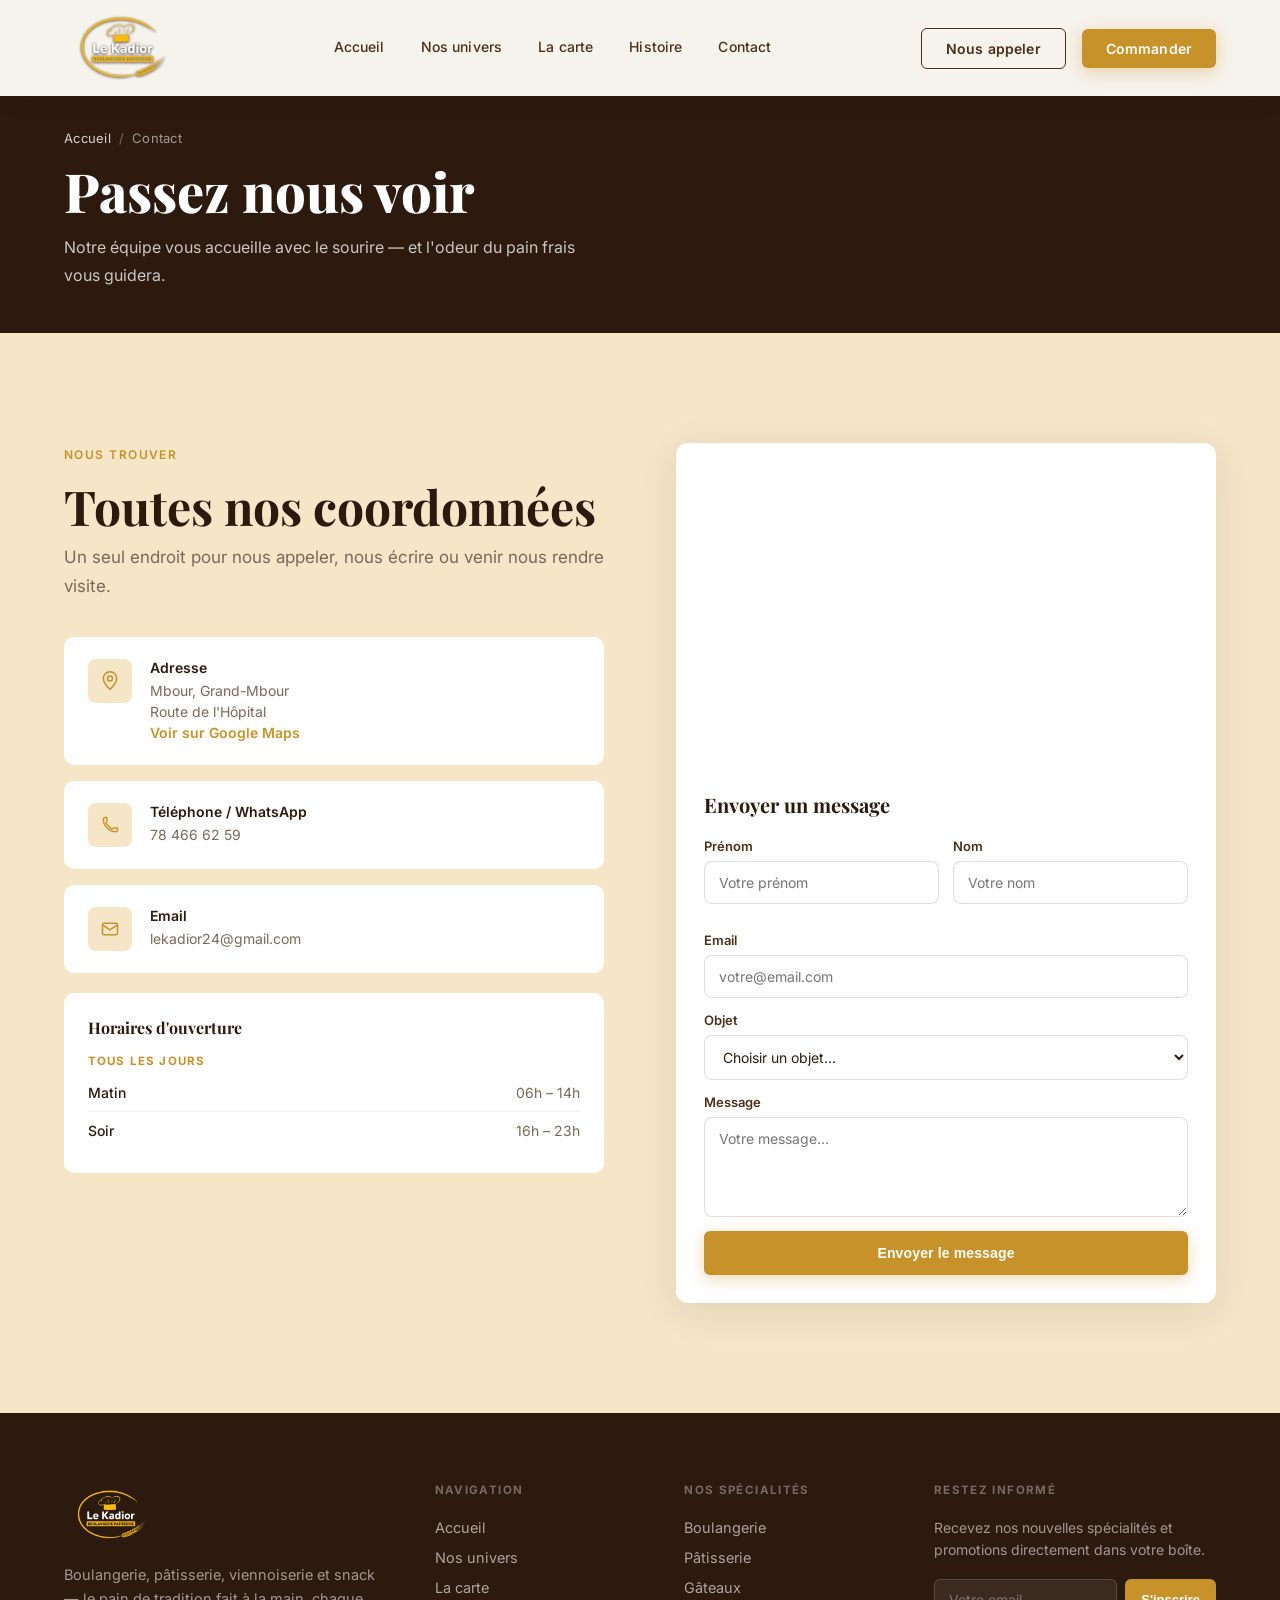
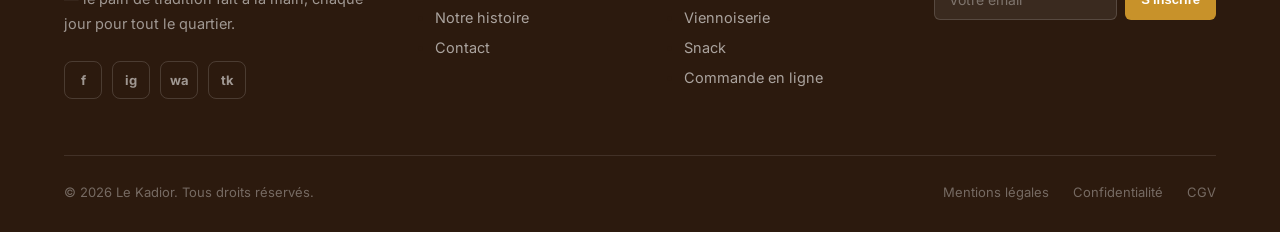
==== contact.html @ eae204a2 "Split site into multi-page structure and rebuild la carte Add dedicated pages (Nos univers, La carte" ====
<!DOCTYPE html>
<html lang="fr">
<head>
<meta charset="UTF-8">
<meta name="viewport" content="width=device-width, initial-scale=1.0">
<title>Contact — Le Kadior</title>
<link rel="preconnect" href="https://fonts.googleapis.com">
<link rel="preconnect" href="https://fonts.gstatic.com" crossorigin>
<link href="https://fonts.googleapis.com/css2?family=Playfair+Display:ital,wght@0,600;0,700;0,900;1,600;1,700&family=Inter:wght@300;400;500;600&display=swap" rel="stylesheet">
<link rel="stylesheet" href="le-kadior.css">
</head>
<body>

<!-- NAV -->
<nav id="mainNav">
  <a href="index.html" class="nav-logo">
    <span class="logo-badge"><img src="image/logo.png" alt="Le Kadior — Boulangerie Pâtisserie"></span>
  </a>
  <div class="nav-links">
    <a href="index.html">Accueil</a>
    <a href="nos-univers.html">Nos univers</a>
    <a href="la-carte.html">La carte</a>
    <a href="histoire.html">Histoire</a>
    <a href="contact.html">Contact</a>
  </div>
  <div class="nav-right">
    <a href="tel:+221784666259" class="btn btn-outline">Nous appeler</a>
    <a href="index.html#commande" class="btn btn-gold">Commander</a>
    <button class="burger" id="burgerBtn" aria-label="Menu">
      <span></span><span></span><span></span>
    </button>
  </div>
</nav>

<div class="mob-nav" id="mobNav">
  <a href="index.html">Accueil</a>
  <a href="nos-univers.html">Nos univers</a>
  <a href="la-carte.html">La carte</a>
  <a href="histoire.html">Histoire</a>
  <a href="contact.html">Contact</a>
  <a href="index.html#commande" class="btn btn-gold btn-lg">Commander</a>
</div>

<!-- PAGE HERO -->
<section class="page-hero">
  <div class="page-hero-bg" style="background-image:url('https://images.unsplash.com/photo-1528735602780-2552fd46c7af?w=1600&q=85')"></div>
  <div class="page-hero-overlay"></div>
  <div class="page-hero-content">
    <div class="breadcrumb"><a href="index.html">Accueil</a><span>/</span>Contact</div>
    <h1>Passez nous voir</h1>
    <p>Notre équipe vous accueille avec le sourire — et l'odeur du pain frais vous guidera.</p>
  </div>
</section>

<!-- CONTACT -->
<section class="section contact">
  <div class="contact-grid">
    <div class="contact-info reveal-l">
      <span class="tag">Nous trouver</span>
      <h2 class="section-title">Toutes nos coordonnées</h2>
      <p class="section-sub">Un seul endroit pour nous appeler, nous écrire ou venir nous rendre visite.</p>
      <div class="info-cards">
        <div class="info-card">
          <div class="info-icon">
            <svg viewBox="0 0 24 24"><path d="M12 22s8-7.5 8-13a8 8 0 1 0-16 0c0 5.5 8 13 8 13Z" stroke-linecap="round"/><circle cx="12" cy="9" r="3" stroke-linecap="round"/></svg>
          </div>
          <div><h5>Adresse</h5><p>Mbour, Grand-Mbour<br>Route de l'Hôpital<br><a href="https://maps.app.goo.gl/U2yhf6NaQ5wUG9c48" target="_blank" rel="noopener" style="color:var(--gold);font-weight:600">Voir sur Google Maps</a></p></div>
        </div>
        <div class="info-card">
          <div class="info-icon">
            <svg viewBox="0 0 24 24"><path d="M4 5c0-1 1-2 2-2h2c1 3 1 4 0 5-1 1-1 2 0 3s4 4 5 5 2 1 3 0c1-1 2-1 5 0v2c0 1-1 2-2 2-8 0-15-7-15-15Z" stroke-linecap="round"/></svg>
          </div>
          <div><h5>Téléphone / WhatsApp</h5><p><a href="tel:+221784666259">78 466 62 59</a></p></div>
        </div>
        <div class="info-card">
          <div class="info-icon">
            <svg viewBox="0 0 24 24"><rect x="3" y="5" width="18" height="14" rx="2"/><path d="M3 7l9 6 9-6" stroke-linecap="round"/></svg>
          </div>
          <div><h5>Email</h5><p><a href="mailto:lekadior24@gmail.com">lekadior24@gmail.com</a></p></div>
        </div>
      </div>
      <div class="hours-grid" style="margin-top:20px">
        <h5>Horaires d'ouverture</h5>
        <p class="hours-days">Tous les jours</p>
        <div class="hour-row"><span>Matin</span><span>06h – 14h</span></div>
        <div class="hour-row"><span>Soir</span><span>16h – 23h</span></div>
      </div>
    </div>
    <div class="reveal-r">
      <div class="map-frame">
        <div class="map-embed">
          <iframe src="https://www.google.com/maps?q=14.4288654,-16.9792309&z=16&output=embed" loading="lazy" referrerpolicy="no-referrer-when-downgrade" title="Localisation Le Kadior"></iframe>
        </div>
        <div class="contact-form">
          <h4>Envoyer un message</h4>
          <div class="form-row">
            <div class="form-field"><label>Prénom</label><input type="text" placeholder="Votre prénom"></div>
            <div class="form-field"><label>Nom</label><input type="text" placeholder="Votre nom"></div>
          </div>
          <div class="form-field"><label>Email</label><input type="email" placeholder="votre@email.com"></div>
          <div class="form-field">
            <label>Objet</label>
            <select>
              <option value="">Choisir un objet…</option>
              <option>Commande sur mesure</option>
              <option>Gâteau d'anniversaire</option>
              <option>Commande en gros</option>
              <option>Autre</option>
            </select>
          </div>
          <div class="form-field"><label>Message</label><textarea placeholder="Votre message…"></textarea></div>
          <button class="btn btn-gold" style="width:100%;justify-content:center;padding:14px">Envoyer le message</button>
        </div>
      </div>
    </div>
  </div>
</section>

<!-- FOOTER -->
<footer>
  <div class="footer-top">
    <div>
      <div class="footer-logo-wrap">
        <img src="image/logo.png" alt="Le Kadior — Boulangerie Pâtisserie" class="footer-logo-img">
      </div>
      <p class="desc">Boulangerie, pâtisserie, viennoiserie et snack — le pain de tradition fait à la main, chaque jour pour tout le quartier.</p>
      <div class="socials">
        <a class="social-btn" href="https://www.facebook.com/share/1LjNVexWPU/?mibextid=wwXIfr" aria-label="Facebook" target="_blank" rel="noopener">f</a>
        <a class="social-btn" href="https://www.instagram.com/lekadior_officiel?igsi=ZjkxeHRnYXQ3bzZw&utm_source=qr" aria-label="Instagram" target="_blank" rel="noopener">ig</a>
        <a class="social-btn" href="https://wa.me/221784666259" aria-label="WhatsApp" target="_blank" rel="noopener">wa</a>
        <a class="social-btn" href="https://www.tiktok.com/@lekadior_officiel?_r=1&_t=ZS-994DPqMYfBs" aria-label="TikTok" target="_blank" rel="noopener">tk</a>
      </div>
    </div>
    <div>
      <h5>Navigation</h5>
      <ul>
        <li><a href="index.html">Accueil</a></li>
        <li><a href="nos-univers.html">Nos univers</a></li>
        <li><a href="la-carte.html">La carte</a></li>
        <li><a href="histoire.html">Notre histoire</a></li>
        <li><a href="contact.html">Contact</a></li>
      </ul>
    </div>
    <div>
      <h5>Nos spécialités</h5>
      <ul>
        <li><a href="nos-univers.html#boulangerie">Boulangerie</a></li>
        <li><a href="nos-univers.html#patisserie">Pâtisserie</a></li>
        <li><a href="la-carte.html#gateaux">Gâteaux</a></li>
        <li><a href="nos-univers.html#viennoiserie">Viennoiserie</a></li>
        <li><a href="la-carte.html#snack">Snack</a></li>
        <li><a href="index.html#commande">Commande en ligne</a></li>
      </ul>
    </div>
    <div>
      <h5>Restez informé</h5>
      <div class="newsletter">
        <p>Recevez nos nouvelles spécialités et promotions directement dans votre boîte.</p>
        <div class="newsletter-input">
          <input type="email" placeholder="Votre email">
          <button>S'inscrire</button>
        </div>
      </div>
    </div>
  </div>
  <div class="footer-bottom">
    <p>© 2026 Le Kadior. Tous droits réservés.</p>
    <nav>
      <a href="#">Mentions légales</a>
      <a href="#">Confidentialité</a>
      <a href="#">CGV</a>
    </nav>
  </div>
</footer>

<script>
const burger = document.getElementById('burgerBtn');
const mob = document.getElementById('mobNav');
burger.addEventListener('click', () => mob.classList.toggle('open'));
mob.querySelectorAll('a').forEach(a => a.addEventListener('click', () => mob.classList.remove('open')));

const io = new IntersectionObserver(entries => {
  entries.forEach(e => { if(e.isIntersecting){ e.target.classList.add('in'); io.unobserve(e.target); } });
}, { threshold: 0.12 });
document.querySelectorAll('.reveal,.reveal-l,.reveal-r').forEach(el => io.observe(el));
</script>
</body>
</html>
---- le-kadior.css ----
*{margin:0;padding:0;box-sizing:border-box}
:root{
  --tan:#F5E6C8;--tan2:#EDD9A3;--brown:#2C1A0E;--brown2:#4A2F1A;
  --gold:#C8922A;--gold2:#E5B84A;--white:#FDFAF4;--gray:#7A6858;
  --brick:#8B3A2A;
  --font-serif:'Playfair Display',Georgia,serif;
  --font-sans:'Inter',system-ui,sans-serif;
}
html{scroll-behavior:smooth;font-size:16px;scroll-padding-top:110px;max-width:100%;overflow-x:hidden}
body{font-family:var(--font-sans);background:var(--white);color:var(--brown);max-width:100%;overflow-x:hidden;isolation:isolate}
a{text-decoration:none;color:inherit}
img{display:block;width:100%;object-fit:cover}
.reveal-l,.reveal-r{min-width:0}

/* ── NAVIGATION ── */
#mainNav{
  position:fixed;top:0;left:0;right:0;z-index:9999;
  background:rgba(253,250,244,.97);backdrop-filter:blur(20px);-webkit-backdrop-filter:blur(20px);
  box-shadow:0 1px 0 rgba(44,26,14,.10),0 4px 24px rgba(44,26,14,.06);
  padding:0 5vw;height:96px;display:flex;align-items:center;justify-content:space-between;
}
.nav-logo{display:flex;align-items:center;gap:10px}
.logo-badge{display:flex;align-items:center}
.logo-badge img{height:80px;width:auto;display:block;filter:drop-shadow(0 1px 1px rgba(44,26,14,.55)) drop-shadow(0 0 1px rgba(44,26,14,.4))}
.nav-links{display:flex;gap:36px}
.nav-links a{font-size:14px;font-weight:500;color:var(--brown2);letter-spacing:.01em;transition:color .2s;position:relative;padding-bottom:4px}
.nav-links a::after{content:"";position:absolute;bottom:0;left:0;width:0;height:1.5px;background:var(--gold);transition:width .25s}
.nav-links a:hover{color:var(--brown)}
.nav-links a:hover::after{width:100%}
.nav-right{display:flex;align-items:center;gap:16px}
.nav-right .btn-outline{background:transparent;border:1.5px solid var(--brown2);color:var(--brown2)}
.nav-right .btn-outline:hover{border-color:var(--brown);color:var(--brown);background:rgba(44,26,14,.04)}
.burger span{background:var(--brown)}
.btn{display:inline-flex;align-items:center;gap:8px;padding:11px 24px;border-radius:6px;font-weight:600;font-size:14px;cursor:pointer;transition:all .25s;border:none;letter-spacing:.01em}
.btn-outline{background:transparent;border:1.5px solid var(--brown2);color:var(--brown2)}
.btn-outline:hover{border-color:var(--brown);color:var(--brown);background:rgba(44,26,14,.04)}
.btn-gold{background:var(--gold);color:#fff;box-shadow:0 4px 16px rgba(200,146,42,.35)}
.btn-gold:hover{background:#b8821f;box-shadow:0 6px 22px rgba(200,146,42,.45);transform:translateY(-1px)}
.btn-white{background:#fff;color:var(--brown);font-weight:600}
.btn-white:hover{background:var(--tan)}
.btn-outline-white{background:transparent;border:1.5px solid rgba(255,255,255,.7);color:#fff}
.btn-outline-white:hover{background:rgba(255,255,255,.1)}
.btn-lg{padding:15px 34px;font-size:15px;border-radius:6px}
.burger{display:none;flex-direction:column;gap:5px;background:none;border:none;cursor:pointer;padding:8px}
.burger span{display:block;width:24px;height:2px;border-radius:2px;transition:.3s}
.mob-nav{display:none;position:fixed;inset:0;background:var(--white);z-index:999;flex-direction:column;align-items:center;justify-content:center;gap:32px}
.mob-nav.open{display:flex}
.mob-nav a{font-family:var(--font-serif);font-size:30px;font-weight:700}

/* ── HERO ── */
.hero{position:relative;height:100vh;min-height:640px;display:flex;align-items:center;padding-top:120px;overflow:hidden;background:var(--brown);isolation:isolate}
.hero-bg{position:absolute;inset:0;background:url('https://images.unsplash.com/photo-1509440159596-0249088772ff?w=1600&q=85') center/cover no-repeat;opacity:.38}
.hero-overlay{position:absolute;inset:0;background:linear-gradient(135deg,rgba(44,26,14,.82) 0%,rgba(44,26,14,.45) 60%,rgba(44,26,14,.25) 100%)}
.hero-content{position:relative;max-width:780px;padding:0 5vw}
.hero-pill{display:inline-flex;align-items:center;gap:10px;background:rgba(255,255,255,.08);backdrop-filter:blur(6px);-webkit-backdrop-filter:blur(6px);border:1px solid rgba(229,184,74,.35);padding:9px 20px;border-radius:100px;font-size:12.5px;color:rgba(255,255,255,.92);font-weight:600;letter-spacing:.08em;text-transform:uppercase;margin-bottom:36px;box-shadow:0 4px 20px rgba(0,0,0,.15)}
.hero-pill::before{content:"";width:7px;height:7px;border-radius:50%;background:var(--gold2);box-shadow:0 0 0 3px rgba(229,184,74,.25)}
.hero h1{font-family:var(--font-serif);font-size:clamp(48px,7vw,88px);font-weight:900;color:#fff;line-height:1.0;margin-bottom:24px}
.hero h1 span{color:var(--gold2);font-style:italic}
.hero p{font-size:18px;color:rgba(255,255,255,.78);max-width:520px;line-height:1.7;margin-bottom:38px}
.hero-btns{display:flex;gap:14px;flex-wrap:wrap}
.hero-scroll{position:absolute;bottom:40px;left:5vw;display:flex;align-items:center;gap:12px;color:rgba(255,255,255,.55);font-size:13px;font-weight:500;letter-spacing:.06em;text-transform:uppercase}
.hero-scroll-line{width:40px;height:1px;background:rgba(255,255,255,.35)}

/* ── STATS BAR ── */
.stats-bar{background:var(--brown);padding:0 5vw}
.stats-inner{display:grid;grid-template-columns:repeat(4,1fr);border-top:1px solid rgba(255,255,255,.1)}
.stat{padding:32px 20px;border-right:1px solid rgba(255,255,255,.1);text-align:center}
.stat:last-child{border-right:none}
.stat-num{font-family:var(--font-serif);font-size:38px;font-weight:700;color:var(--gold2);display:block}
.stat-label{font-size:12.5px;color:rgba(255,255,255,.55);text-transform:uppercase;letter-spacing:.1em;margin-top:4px;display:block}

/* ── SECTION COMMONS ── */
.section{padding:110px 5vw}
.section-sm{padding:80px 5vw}
.tag{display:inline-block;font-size:12px;font-weight:600;letter-spacing:.12em;text-transform:uppercase;color:var(--gold);margin-bottom:18px}
.section-title{font-family:var(--font-serif);font-size:clamp(30px,3.8vw,48px);font-weight:700;color:var(--brown);line-height:1.12;margin-bottom:20px}
.section-sub{font-size:17px;color:var(--gray);line-height:1.7;max-width:560px}

/* ── PAGE HERO (sous-pages) ── */
.page-hero{position:relative;min-height:320px;display:flex;align-items:flex-end;padding:130px 5vw 44px;overflow:hidden;background:var(--brown);isolation:isolate}
.page-hero-bg{position:absolute;inset:0;background-size:cover;background-position:center;opacity:.34}
.page-hero-overlay{position:absolute;inset:0;background:linear-gradient(135deg,rgba(44,26,14,.86) 0%,rgba(44,26,14,.55) 60%,rgba(44,26,14,.3) 100%)}
.page-hero-content{position:relative;max-width:760px}
.breadcrumb{display:flex;align-items:center;gap:8px;font-size:13px;color:rgba(255,255,255,.55);margin-bottom:16px;letter-spacing:.02em}
.breadcrumb a{color:rgba(255,255,255,.8);transition:color .2s}
.breadcrumb a:hover{color:var(--gold2)}
.breadcrumb span{color:rgba(255,255,255,.35)}
.page-hero h1{font-family:var(--font-serif);font-size:clamp(34px,5vw,54px);font-weight:800;color:#fff;line-height:1.08;margin-bottom:14px}
.page-hero p{font-size:16px;color:rgba(255,255,255,.75);max-width:520px;line-height:1.7}

/* ── UNIVERSES ── */
.universes{background:var(--white)}
.uni-head{display:flex;justify-content:space-between;align-items:flex-end;margin-bottom:64px;flex-wrap:wrap;gap:24px}
.uni-grid{display:grid;grid-template-columns:repeat(4,1fr);gap:2px}
.uni-card{display:block;position:relative;overflow:hidden;cursor:pointer;aspect-ratio:3/4;background:var(--brown)}
.uni-card img{width:100%;height:100%;object-fit:cover;transition:transform .6s ease,opacity .4s}
.uni-card:hover img{transform:scale(1.06);opacity:.55}
.uni-overlay{position:absolute;inset:0;background:linear-gradient(to top,rgba(44,26,14,.88) 30%,rgba(44,26,14,.1) 75%);display:flex;flex-direction:column;justify-content:flex-end;padding:28px}
.uni-num{font-family:var(--font-serif);font-size:13px;color:var(--gold2);font-weight:700;letter-spacing:.06em;margin-bottom:8px}
.uni-card h3{font-family:var(--font-serif);font-size:24px;color:#fff;font-weight:700;margin-bottom:8px}
.uni-card p{font-size:13.5px;color:rgba(255,255,255,.65);line-height:1.5;max-height:0;overflow:hidden;transition:max-height .4s}
.uni-card:hover p{max-height:80px}
.uni-card .uni-arrow{display:flex;align-items:center;gap:6px;color:var(--gold2);font-size:13px;font-weight:600;margin-top:12px;opacity:0;transform:translateY(8px);transition:.35s}
.uni-card:hover .uni-arrow{opacity:1;transform:translateY(0)}
.uni-arrow svg{width:14px;height:14px}

/* ── UNIVERS DETAIL (page Nos univers) ── */
.uni-detail-grid{display:grid;grid-template-columns:repeat(2,1fr);gap:28px;margin-top:56px}
.uni-detail-card{background:var(--white);border:1px solid rgba(44,26,14,.1);border-radius:14px;overflow:hidden}
.uni-detail-img{aspect-ratio:16/10;overflow:hidden}
.uni-detail-img img{width:100%;height:100%;object-fit:cover}
.uni-detail-body{padding:30px 28px}
.uni-detail-body h3{font-family:var(--font-serif);font-size:22px;font-weight:700;margin-bottom:10px}
.uni-detail-body p{font-size:14.5px;color:var(--gray);line-height:1.7;margin-bottom:18px}
.uni-tags{display:flex;flex-wrap:wrap;gap:8px;margin-bottom:18px}
.uni-tags span{font-size:12px;font-weight:600;color:var(--brown2);background:var(--tan);padding:6px 13px;border-radius:100px}
.uni-detail-link{display:inline-flex;align-items:center;gap:6px;color:var(--gold);font-size:13.5px;font-weight:600}
.uni-detail-link svg{width:13px;height:13px}

/* ── FEATURED / MENU ── */
.menu-section{background:var(--tan);padding:110px 5vw}
.menu-layout{display:grid;grid-template-columns:1fr 1.1fr;gap:72px;align-items:start}
.menu-layout>div{min-width:0}
.menu-sticky{position:sticky;top:110px}
.menu-photo{border-radius:12px;overflow:hidden;margin-bottom:24px;aspect-ratio:4/5}
.menu-photo img{width:100%;height:100%;object-fit:cover}
.menu-caption{font-size:13px;color:var(--gray);text-align:center;font-style:italic}
.menu-tabs{display:flex;gap:4px;margin-bottom:36px;background:rgba(44,26,14,.07);padding:5px;border-radius:8px;width:fit-content;max-width:100%;overflow-x:auto;-webkit-overflow-scrolling:touch;scrollbar-width:none}
.menu-tabs::-webkit-scrollbar{display:none}
.menu-tab{padding:9px 20px;border-radius:6px;font-size:14px;font-weight:500;cursor:pointer;color:var(--gray);border:none;background:transparent;transition:.2s;white-space:nowrap;flex-shrink:0}
.menu-tab.active{background:#fff;color:var(--brown);font-weight:600;box-shadow:0 2px 8px rgba(44,26,14,.1)}
.menu-items{display:flex;flex-direction:column;gap:0}
.menu-item{display:flex;justify-content:space-between;align-items:flex-start;padding:22px 0;border-bottom:1px solid rgba(44,26,14,.1);gap:20px}
.menu-item:last-child{border-bottom:none}
.mi-info{flex:1;min-width:0}
.mi-info h4{font-family:var(--font-serif);font-size:18px;font-weight:700;margin-bottom:5px}
.mi-info p{font-size:13.5px;color:var(--gray);line-height:1.5}
.mi-badge{font-size:10px;font-weight:700;letter-spacing:.08em;text-transform:uppercase;padding:3px 9px;border-radius:100px;margin-top:8px;display:inline-block}
.mi-badge.new{background:rgba(139,58,42,.12);color:var(--brick)}
.mi-badge.pop{background:rgba(200,146,42,.12);color:var(--gold)}
.mi-price{font-family:var(--font-serif);font-size:18px;font-weight:700;color:var(--gold);white-space:nowrap;flex-shrink:0}

/* ── MENU GROUPS (page La carte) ── */
.menu-head{max-width:720px;margin:0 auto 48px;text-align:center}
.menu-head .menu-tabs{margin:32px auto 0;justify-content:center}
.menu-tabs button.menu-tab{font-family:inherit}
.menu-groups{max-width:1040px;margin:0 auto}
.menu-group{display:none}
.menu-group.active{display:block}
.menu-group-head{display:flex;gap:18px;align-items:flex-start;margin-bottom:32px;padding-bottom:20px;border-bottom:2px solid var(--gold)}
.menu-group-num{font-family:var(--font-serif);font-size:14px;font-weight:700;color:var(--gold2);background:var(--brown);width:34px;height:34px;border-radius:50%;display:flex;align-items:center;justify-content:center;flex-shrink:0;margin-top:4px}
.menu-group-head h3{font-family:var(--font-serif);font-size:26px;font-weight:700;margin-bottom:6px}
.menu-group-head p{font-size:14.5px;color:var(--gray);line-height:1.6}

/* ── MENU CARDS (avec images) ── */
.menu-cards{display:grid;grid-template-columns:repeat(2,1fr);gap:24px}
.menu-card{background:#fff;border:1px solid rgba(44,26,14,.1);border-radius:14px;overflow:hidden;transition:box-shadow .25s,transform .25s}
.menu-card:hover{box-shadow:0 14px 34px rgba(44,26,14,.12);transform:translateY(-3px)}
.menu-card-img{position:relative;aspect-ratio:4/3;overflow:hidden;background:var(--tan2)}
.menu-card-img img{width:100%;height:100%;object-fit:cover}
.menu-card-img img.local-photo{filter:saturate(1.1) contrast(1.06) brightness(1.03)}
.menu-card-img::after{content:"";position:absolute;inset:0;box-shadow:inset 0 -30px 30px -20px rgba(44,26,14,.35);pointer-events:none}
.menu-card-badge{position:absolute;top:12px;left:12px;width:38px;height:38px;border-radius:50%;background:var(--brown);display:flex;align-items:center;justify-content:center;box-shadow:0 4px 14px rgba(44,26,14,.4);z-index:2}
.menu-card-badge svg{width:19px;height:19px;stroke:var(--gold2);fill:none;stroke-width:1.5}
.menu-card-body{padding:20px 22px;display:flex;justify-content:space-between;align-items:flex-start;gap:14px}
.menu-card-body .mi-info{flex:1;min-width:0}
.menu-card-body h4{font-family:var(--font-serif);font-size:17px;font-weight:700;margin-bottom:6px}
.menu-card-body p{font-size:13.5px;color:var(--gray);line-height:1.6}
.menu-card-body .mi-price{font-size:17px}

/* ── STORY ── */
.story{background:var(--brown);padding:120px 5vw;position:relative;overflow:hidden}
.story::before{content:"";position:absolute;right:-120px;top:-120px;width:500px;height:500px;border-radius:50%;border:1px solid rgba(229,184,74,.15)}
.story::after{content:"";position:absolute;right:-40px;top:-40px;width:300px;height:300px;border-radius:50%;border:1px solid rgba(229,184,74,.1)}
.story-grid{display:grid;grid-template-columns:1fr 1fr;gap:80px;align-items:center;position:relative}
.story-grid>div{min-width:0}
.story-imgs{display:grid;grid-template-columns:1fr 1fr;gap:14px}
.story-img1{border-radius:12px;overflow:hidden;aspect-ratio:3/4;grid-row:1/3}
.story-img1 img,.story-img2 img,.story-img3 img{width:100%;height:100%;object-fit:cover}
.story-img2,.story-img3{border-radius:12px;overflow:hidden;aspect-ratio:4/3}
.story-right .tag{color:var(--gold2)}
.story-right h2{color:#fff}
.story-right p{color:rgba(255,255,255,.7);font-size:16px;line-height:1.8;margin-top:18px}
.story-right p+p{margin-top:14px}
.story-right .btn{margin-top:36px}
.values-row{display:flex;gap:36px;margin-top:40px;flex-wrap:wrap}
.val{display:flex;gap:14px;flex:1;min-width:180px}
.val-dot{width:8px;height:8px;border-radius:50%;background:var(--gold2);margin-top:8px;flex-shrink:0}
.val h5{font-family:var(--font-serif);font-size:16px;color:#fff;font-weight:700;margin-bottom:5px}
.val p{font-size:13.5px;color:rgba(255,255,255,.6)}

/* ── GALLERY ── */
.gallery{padding:0}
.gal-grid{display:grid;grid-template-columns:2fr 1fr 1fr;grid-template-rows:260px 260px;gap:3px}
.gal-item{overflow:hidden;position:relative}
.gal-item img{width:100%;height:100%;object-fit:cover;transition:transform .6s ease}
.gal-item:hover img{transform:scale(1.04)}
.gal-main{grid-row:1/3}
.gal-overlay{position:absolute;inset:0;background:rgba(44,26,14,.0);transition:.35s}
.gal-item:hover .gal-overlay{background:rgba(44,26,14,.18)}

/* ── TESTIMONIALS ── */
.testi{background:var(--white)}
.testi-grid{display:grid;grid-template-columns:repeat(3,1fr);gap:24px;margin-top:56px}
.testi-card{background:var(--white);border:1px solid rgba(44,26,14,.1);border-radius:12px;padding:34px 30px}
.testi-stars{display:flex;gap:3px;margin-bottom:18px}
.testi-stars svg{width:17px;height:17px;fill:var(--gold)}
.testi-text{font-size:15.5px;color:var(--brown2);line-height:1.7;font-style:italic;margin-bottom:24px}
.testi-text::before{content:'\201C';font-family:var(--font-serif);font-size:40px;color:var(--gold2);line-height:.6;display:block;margin-bottom:8px}
.testi-who{display:flex;align-items:center;gap:12px}
.testi-av{width:42px;height:42px;border-radius:50%;background:var(--tan2);display:flex;align-items:center;justify-content:center;font-family:var(--font-serif);font-weight:700;font-size:15px;color:var(--brown2)}
.testi-who strong{display:block;font-size:14.5px;font-weight:600}
.testi-who span{font-size:13px;color:var(--gray)}

/* ── CTA ── */
.cta-section{padding:0 5vw 110px}
.cta-box{border-radius:16px;overflow:hidden;position:relative;background:var(--gold)}
.cta-bg{position:absolute;inset:0;background:url('https://images.unsplash.com/photo-1555507036-ab1f4038808a?w=1400&q=80') center/cover;opacity:.15}
.cta-inner{position:relative;padding:72px 60px;display:grid;grid-template-columns:1fr auto;gap:40px;align-items:center}
.cta-inner h2{font-family:var(--font-serif);font-size:clamp(26px,2.8vw,38px);color:#fff;font-weight:700;max-width:540px;line-height:1.15}
.cta-inner p{color:rgba(255,255,255,.78);font-size:15.5px;margin-top:10px}
.cta-btns{display:flex;flex-direction:column;gap:12px;flex-shrink:0}

/* ── CONTACT ── */
.contact{background:var(--tan)}
.contact-grid{display:grid;grid-template-columns:1fr 1fr;gap:72px;align-items:start}
.contact-grid>div{min-width:0}
.contact-info .section-title{margin-bottom:10px}
.contact-info .section-sub{margin-bottom:36px}
.info-cards{display:flex;flex-direction:column;gap:16px}
.info-card{background:#fff;border-radius:10px;padding:22px 24px;display:flex;gap:18px;align-items:flex-start}
.info-icon{width:44px;height:44px;border-radius:8px;background:var(--tan);display:flex;align-items:center;justify-content:center;flex-shrink:0}
.info-icon svg{width:20px;height:20px;stroke:var(--gold);fill:none;stroke-width:1.8}
.info-card h5{font-size:14px;font-weight:600;margin-bottom:4px}
.info-card p{font-size:14px;color:var(--gray);line-height:1.5}
.hours-grid{background:#fff;border-radius:10px;padding:24px}
.hours-grid h5{font-family:var(--font-serif);font-size:16px;font-weight:700;margin-bottom:16px}
.hours-days{font-size:11.5px;font-weight:700;letter-spacing:.1em;text-transform:uppercase;color:var(--gold);margin-bottom:6px}
.hour-row{display:flex;justify-content:space-between;padding:10px 0;border-bottom:1px solid rgba(44,26,14,.07);font-size:14px}
.hour-row:last-child{border-bottom:none}
.hour-row span:first-child{font-weight:500}
.hour-row span:last-child{color:var(--gray)}
.map-frame{background:#fff;border-radius:12px;overflow:hidden;box-shadow:0 8px 40px rgba(44,26,14,.1)}
.map-placeholder{height:320px;background:var(--tan2);display:flex;align-items:center;justify-content:center;flex-direction:column;gap:14px}
.map-placeholder svg{width:40px;height:40px;stroke:var(--gold);fill:none;stroke-width:1.6}
.map-placeholder p{font-size:14px;color:var(--gray);text-align:center;max-width:220px}
.map-embed{height:320px}
.map-embed iframe{width:100%;height:100%;border:0;display:block}
.contact-form{padding:28px}
.contact-form h4{font-family:var(--font-serif);font-size:20px;font-weight:700;margin-bottom:20px}
.form-row{display:grid;grid-template-columns:1fr 1fr;gap:14px;margin-bottom:14px}
.form-field{display:flex;flex-direction:column;gap:7px;margin-bottom:14px;min-width:0}
.form-field label{font-size:13px;font-weight:600;color:var(--brown2)}
.form-field input,.form-field select,.form-field textarea{
  width:100%;min-width:0;padding:12px 14px;border:1.5px solid rgba(44,26,14,.14);border-radius:8px;font-size:14px;font-family:inherit;
  background:#fff;color:var(--brown);transition:border-color .2s;outline:none
}
.form-field input:focus,.form-field select:focus,.form-field textarea:focus{border-color:var(--gold)}
.form-field textarea{resize:vertical;min-height:100px}

/* ── FOOTER ── */
footer{background:var(--brown);padding:70px 5vw 32px;position:relative;z-index:1;isolation:isolate}
.footer-top{display:grid;grid-template-columns:1.6fr 1fr 1fr 1.4fr;gap:48px;padding-bottom:56px;border-bottom:1px solid rgba(255,255,255,.1)}
.footer-top>div{min-width:0}
.footer-logo-wrap{display:flex;align-items:center;gap:10px;margin-bottom:16px}
.footer-logo-img{height:64px;width:auto;display:block}
footer .desc{font-size:14.5px;color:rgba(255,255,255,.55);line-height:1.7;margin-bottom:24px}
.socials{display:flex;gap:10px}
.social-btn{width:38px;height:38px;border-radius:8px;border:1px solid rgba(255,255,255,.15);display:flex;align-items:center;justify-content:center;color:rgba(255,255,255,.55);font-size:13px;font-weight:700;transition:.25s}
.social-btn:hover{background:rgba(255,255,255,.08);color:#fff;border-color:rgba(255,255,255,.3)}
footer h5{font-size:11.5px;font-weight:700;letter-spacing:.12em;text-transform:uppercase;color:rgba(255,255,255,.35);margin-bottom:20px}
footer ul{display:flex;flex-direction:column;gap:10px}
footer ul a{font-size:14.5px;color:rgba(255,255,255,.6);transition:color .2s}
footer ul a:hover{color:var(--gold2)}
.newsletter{display:flex;flex-direction:column;gap:10px}
.newsletter p{font-size:14px;color:rgba(255,255,255,.55);line-height:1.6}
.newsletter-input{display:flex;gap:8px;margin-top:8px}
.newsletter-input input{flex:1;min-width:0;padding:11px 14px;background:rgba(255,255,255,.07);border:1px solid rgba(255,255,255,.15);border-radius:6px;color:#fff;font-size:14px;font-family:inherit;outline:none}
.newsletter-input input::placeholder{color:rgba(255,255,255,.35)}
.newsletter-input input:focus{border-color:var(--gold2)}
.newsletter-input button{padding:11px 16px;background:var(--gold);border:none;border-radius:6px;color:#fff;font-weight:600;font-size:13px;cursor:pointer;white-space:nowrap;transition:.2s}
.newsletter-input button:hover{background:#b8821f}
.footer-bottom{display:flex;justify-content:space-between;align-items:center;padding-top:28px;flex-wrap:wrap;gap:14px;position:relative;z-index:1}
.footer-bottom p{font-size:13px;color:rgba(255,255,255,.35)}
.footer-bottom nav{display:flex;gap:24px}
.footer-bottom nav a{font-size:13px;color:rgba(255,255,255,.35);transition:.2s}
.footer-bottom nav a:hover{color:rgba(255,255,255,.7)}

/* ── REVEAL ── */
.reveal{opacity:0;transform:translateY(30px);transition:opacity .7s ease,transform .7s ease}
.reveal.in{opacity:1;transform:none}
.reveal-l{opacity:0;transform:translateX(-30px);transition:opacity .7s ease,transform .7s ease}
.reveal-l.in{opacity:1;transform:none}
.reveal-r{opacity:0;transform:translateX(30px);transition:opacity .7s ease,transform .7s ease}
.reveal-r.in{opacity:1;transform:none}

/* ── RESPONSIVE ── */
/* Tablets */
@media(max-width:1024px){
  .section{padding:90px 5vw}
  .menu-section{padding:90px 5vw}
  .story{padding:90px 5vw}
  .uni-grid{grid-template-columns:repeat(2,1fr)}
  .uni-detail-grid{grid-template-columns:1fr}
  .menu-cards{grid-template-columns:1fr}
  .menu-layout{grid-template-columns:1fr;gap:48px}
  .menu-sticky{position:static}
  .menu-photo{max-width:420px;margin-left:auto;margin-right:auto}
  .story-grid{grid-template-columns:1fr;gap:48px}
  .menu-group-head{gap:14px}
  .contact-grid{grid-template-columns:1fr;gap:48px}
  .footer-top{grid-template-columns:1fr 1fr}
  .cta-inner{grid-template-columns:1fr;text-align:center;padding:56px 40px}
  .cta-btns{flex-direction:row;justify-content:center}
}
/* Tablets (portrait) & large phones */
@media(max-width:768px){
  #mainNav{height:80px;padding:0 6vw}
  .logo-badge img{height:56px}
  .hero{padding-top:100px}
  .page-hero{padding-top:110px}
  .nav-links,.nav-right .btn-outline{display:none}
  .burger{display:flex}
  .stats-inner{grid-template-columns:repeat(2,1fr)}
  .uni-grid{grid-template-columns:1fr 1fr}
  .testi-grid{grid-template-columns:1fr}
  .gal-grid{grid-template-columns:1fr 1fr;grid-template-rows:200px 200px}
  .gal-main{grid-row:auto}
  .form-row{grid-template-columns:1fr}
  .footer-top{grid-template-columns:1fr}
  .footer-bottom{flex-direction:column;text-align:center}
  .values-row{gap:24px}
  .cta-inner{padding:44px 28px}
  .cta-inner h2{font-size:clamp(24px,6vw,32px)}
}
/* Phones */
@media(max-width:540px){
  html{scroll-padding-top:90px}
  #mainNav{height:72px;padding:0 6vw}
  .logo-badge img{height:48px}
  .hero{padding-top:88px}
  .section{padding:64px 6vw}
  .menu-section{padding:64px 6vw}
  .story{padding:64px 6vw}
  .cta-section{padding:0 6vw 64px}
  .hero-pill{font-size:11px;padding:8px 16px;margin-bottom:24px}
  .hero p{font-size:16px}
  .hero-btns{flex-direction:column}
  .hero-btns .btn{width:100%;justify-content:center}
  .uni-grid{grid-template-columns:1fr}
  .stats-inner{grid-template-columns:1fr 1fr}
  .stat{padding:24px 12px}
  .stat-num{font-size:30px}
  .uni-head{margin-bottom:40px}
  .cta-btns{flex-direction:column}
  .cta-btns .btn{width:100%;justify-content:center}
  .info-card{padding:18px}
  .story-imgs{gap:10px}
}
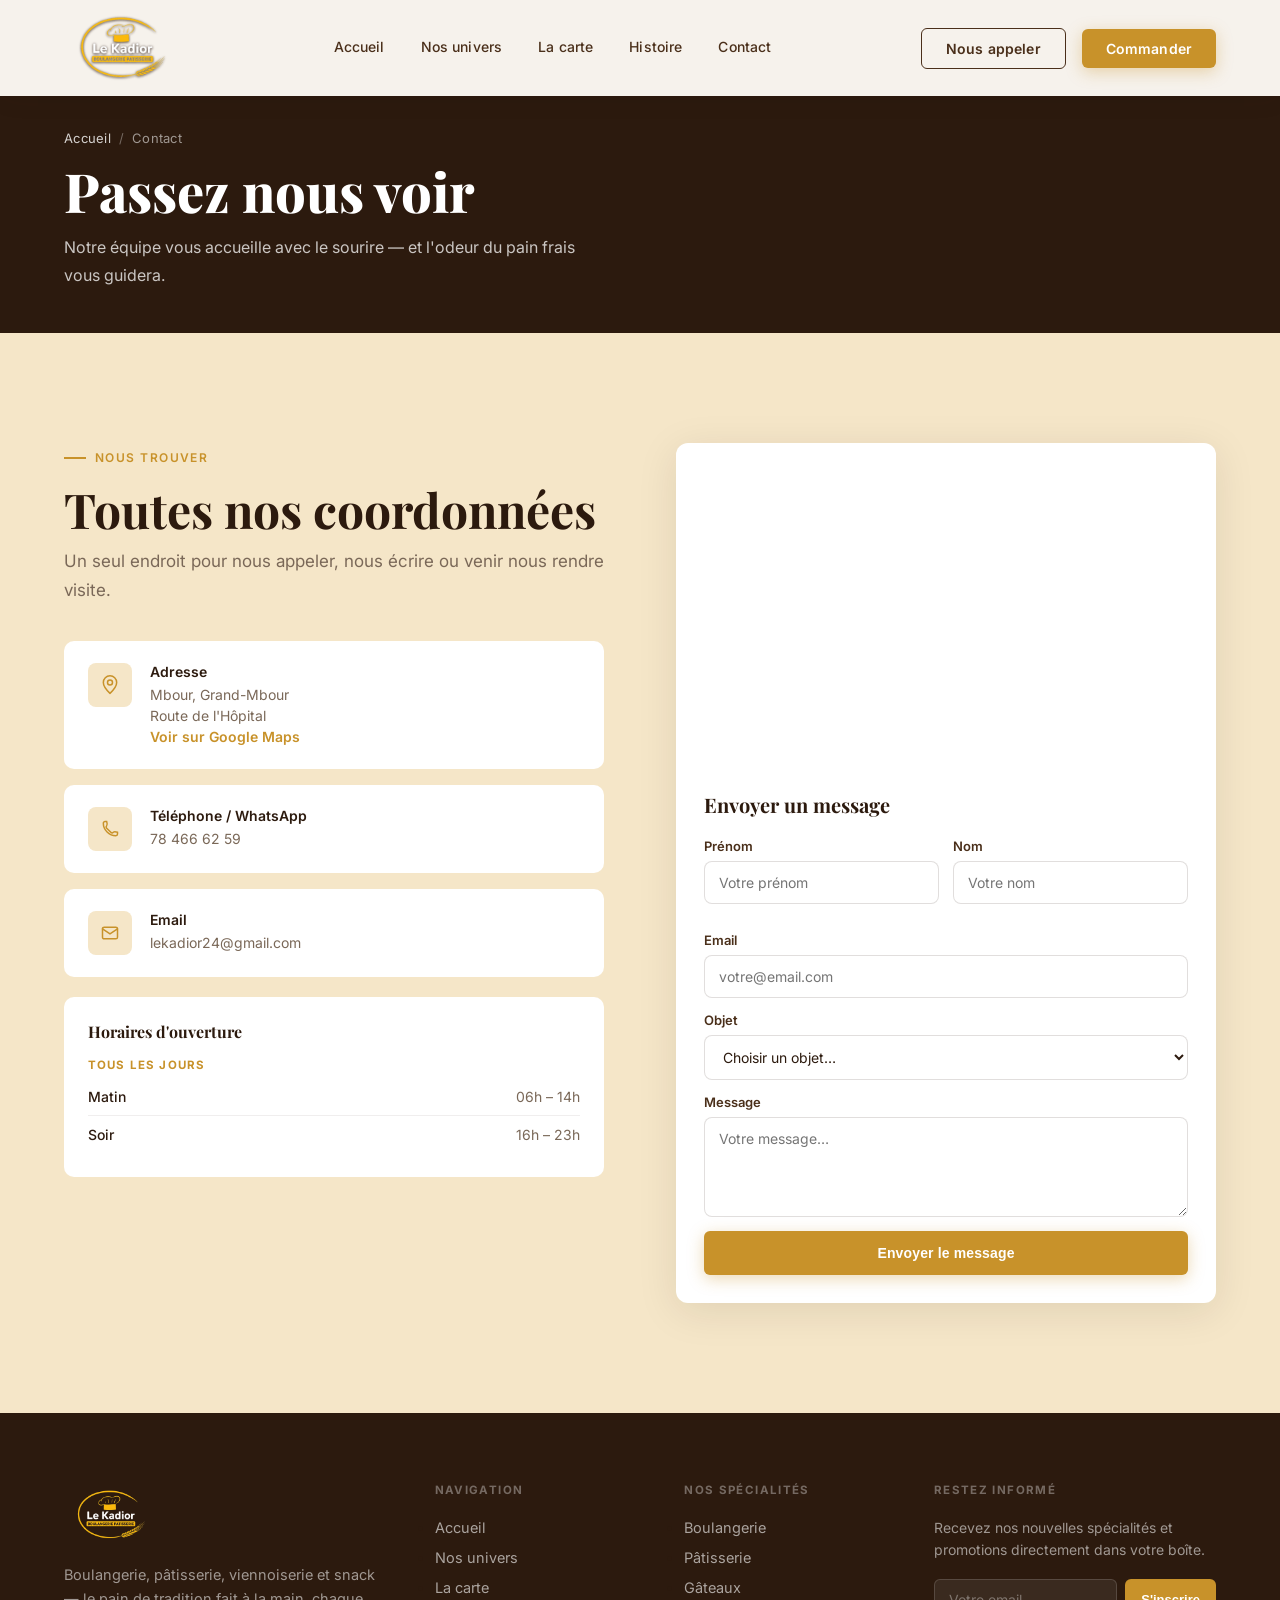
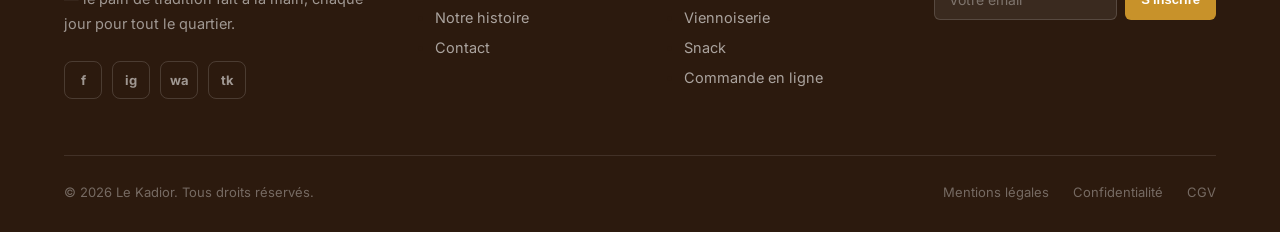
==== commit 5b1d2d2d: "Ajout des pages Boutique, À propos et Contact" ====
--- a/contact.html
+++ b/contact.html
@@ -176,8 +176,14 @@
 <script>
 const burger = document.getElementById('burgerBtn');
 const mob = document.getElementById('mobNav');
-burger.addEventListener('click', () => mob.classList.toggle('open'));
-mob.querySelectorAll('a').forEach(a => a.addEventListener('click', () => mob.classList.remove('open')));
+burger.addEventListener('click', () => { mob.classList.toggle('open'); burger.classList.toggle('open'); });
+mob.querySelectorAll('a').forEach(a => a.addEventListener('click', () => { mob.classList.remove('open'); burger.classList.remove('open'); }));
+
+// Nav shrink on scroll
+const mainNav = document.getElementById('mainNav');
+const onNavScroll = () => mainNav.classList.toggle('scrolled', window.scrollY > 40);
+window.addEventListener('scroll', onNavScroll, { passive: true });
+onNavScroll();
 
 const io = new IntersectionObserver(entries => {
   entries.forEach(e => { if(e.isIntersecting){ e.target.classList.add('in'); io.unobserve(e.target); } });
--- a/le-kadior.css
+++ b/le-kadior.css
@@ -5,12 +5,17 @@
   --brick:#8B3A2A;
   --font-serif:'Playfair Display',Georgia,serif;
   --font-sans:'Inter',system-ui,sans-serif;
+  --ease:cubic-bezier(.16,1,.3,1);
+  --shadow-sm:0 2px 10px rgba(44,26,14,.08);
+  --shadow-md:0 12px 32px rgba(44,26,14,.12);
+  --shadow-lg:0 20px 48px rgba(44,26,14,.18);
 }
 html{scroll-behavior:smooth;font-size:16px;scroll-padding-top:110px;max-width:100%;overflow-x:hidden}
 body{font-family:var(--font-sans);background:var(--white);color:var(--brown);max-width:100%;overflow-x:hidden;isolation:isolate}
 a{text-decoration:none;color:inherit}
 img{display:block;width:100%;object-fit:cover}
 .reveal-l,.reveal-r{min-width:0}
+a:focus-visible,button:focus-visible,input:focus-visible,select:focus-visible,textarea:focus-visible{outline:2px solid var(--gold);outline-offset:3px;border-radius:4px}
 
 /* ── NAVIGATION ── */
 #mainNav{
@@ -18,38 +23,51 @@
   background:rgba(253,250,244,.97);backdrop-filter:blur(20px);-webkit-backdrop-filter:blur(20px);
   box-shadow:0 1px 0 rgba(44,26,14,.10),0 4px 24px rgba(44,26,14,.06);
   padding:0 5vw;height:96px;display:flex;align-items:center;justify-content:space-between;
-}
+  transition:height .35s var(--ease),box-shadow .35s var(--ease);
+}
+#mainNav.scrolled{height:74px;box-shadow:var(--shadow-md)}
+#mainNav.scrolled .logo-badge img{height:60px}
 .nav-logo{display:flex;align-items:center;gap:10px}
 .logo-badge{display:flex;align-items:center}
-.logo-badge img{height:80px;width:auto;display:block;filter:drop-shadow(0 1px 1px rgba(44,26,14,.55)) drop-shadow(0 0 1px rgba(44,26,14,.4))}
+.logo-badge img{height:80px;width:auto;display:block;filter:drop-shadow(0 1px 1px rgba(44,26,14,.55)) drop-shadow(0 0 1px rgba(44,26,14,.4));transition:height .35s var(--ease)}
 .nav-links{display:flex;gap:36px}
 .nav-links a{font-size:14px;font-weight:500;color:var(--brown2);letter-spacing:.01em;transition:color .2s;position:relative;padding-bottom:4px}
-.nav-links a::after{content:"";position:absolute;bottom:0;left:0;width:0;height:1.5px;background:var(--gold);transition:width .25s}
+.nav-links a::after{content:"";position:absolute;bottom:0;left:0;width:0;height:1.5px;background:var(--gold);transition:width .3s var(--ease)}
 .nav-links a:hover{color:var(--brown)}
 .nav-links a:hover::after{width:100%}
 .nav-right{display:flex;align-items:center;gap:16px}
 .nav-right .btn-outline{background:transparent;border:1.5px solid var(--brown2);color:var(--brown2)}
 .nav-right .btn-outline:hover{border-color:var(--brown);color:var(--brown);background:rgba(44,26,14,.04)}
-.burger span{background:var(--brown)}
-.btn{display:inline-flex;align-items:center;gap:8px;padding:11px 24px;border-radius:6px;font-weight:600;font-size:14px;cursor:pointer;transition:all .25s;border:none;letter-spacing:.01em}
+.btn{display:inline-flex;align-items:center;gap:8px;padding:11px 24px;border-radius:6px;font-weight:600;font-size:14px;cursor:pointer;transition:all .3s var(--ease);border:none;letter-spacing:.01em}
+.btn:active{transform:scale(.96)}
 .btn-outline{background:transparent;border:1.5px solid var(--brown2);color:var(--brown2)}
 .btn-outline:hover{border-color:var(--brown);color:var(--brown);background:rgba(44,26,14,.04)}
 .btn-gold{background:var(--gold);color:#fff;box-shadow:0 4px 16px rgba(200,146,42,.35)}
-.btn-gold:hover{background:#b8821f;box-shadow:0 6px 22px rgba(200,146,42,.45);transform:translateY(-1px)}
+.btn-gold:hover{background:#b8821f;box-shadow:0 6px 22px rgba(200,146,42,.45);transform:translateY(-2px)}
 .btn-white{background:#fff;color:var(--brown);font-weight:600}
-.btn-white:hover{background:var(--tan)}
+.btn-white:hover{background:var(--tan);transform:translateY(-2px)}
 .btn-outline-white{background:transparent;border:1.5px solid rgba(255,255,255,.7);color:#fff}
-.btn-outline-white:hover{background:rgba(255,255,255,.1)}
+.btn-outline-white:hover{background:rgba(255,255,255,.1);transform:translateY(-2px)}
 .btn-lg{padding:15px 34px;font-size:15px;border-radius:6px}
 .burger{display:none;flex-direction:column;gap:5px;background:none;border:none;cursor:pointer;padding:8px}
-.burger span{display:block;width:24px;height:2px;border-radius:2px;transition:.3s}
-.mob-nav{display:none;position:fixed;inset:0;background:var(--white);z-index:999;flex-direction:column;align-items:center;justify-content:center;gap:32px}
-.mob-nav.open{display:flex}
-.mob-nav a{font-family:var(--font-serif);font-size:30px;font-weight:700}
+.burger span{display:block;width:24px;height:2px;border-radius:2px;background:var(--brown);transition:transform .3s var(--ease),opacity .2s var(--ease)}
+.burger.open span:nth-child(1){transform:translateY(7px) rotate(45deg)}
+.burger.open span:nth-child(2){opacity:0}
+.burger.open span:nth-child(3){transform:translateY(-7px) rotate(-45deg)}
+.mob-nav{display:flex;position:fixed;inset:0;background:var(--white);z-index:999;flex-direction:column;align-items:center;justify-content:center;gap:32px;opacity:0;visibility:hidden;transition:opacity .35s var(--ease),visibility .35s var(--ease)}
+.mob-nav.open{opacity:1;visibility:visible}
+.mob-nav a{font-family:var(--font-serif);font-size:30px;font-weight:700;opacity:0;transform:translateY(14px);transition:opacity .4s var(--ease),transform .4s var(--ease)}
+.mob-nav.open a{opacity:1;transform:none}
+.mob-nav.open a:nth-child(1){transition-delay:.05s}
+.mob-nav.open a:nth-child(2){transition-delay:.1s}
+.mob-nav.open a:nth-child(3){transition-delay:.15s}
+.mob-nav.open a:nth-child(4){transition-delay:.2s}
+.mob-nav.open a:nth-child(5){transition-delay:.25s}
+.mob-nav.open a:nth-child(6){transition-delay:.3s}
 
 /* ── HERO ── */
 .hero{position:relative;height:100vh;min-height:640px;display:flex;align-items:center;padding-top:120px;overflow:hidden;background:var(--brown);isolation:isolate}
-.hero-bg{position:absolute;inset:0;background:url('https://images.unsplash.com/photo-1509440159596-0249088772ff?w=1600&q=85') center/cover no-repeat;opacity:.38}
+.hero-bg{position:absolute;inset:0;background:url('https://images.unsplash.com/photo-1509440159596-0249088772ff?w=1600&q=85') center/cover no-repeat;opacity:.38;animation:kenburns 26s ease-in-out infinite alternate}
 .hero-overlay{position:absolute;inset:0;background:linear-gradient(135deg,rgba(44,26,14,.82) 0%,rgba(44,26,14,.45) 60%,rgba(44,26,14,.25) 100%)}
 .hero-content{position:relative;max-width:780px;padding:0 5vw}
 .hero-pill{display:inline-flex;align-items:center;gap:10px;background:rgba(255,255,255,.08);backdrop-filter:blur(6px);-webkit-backdrop-filter:blur(6px);border:1px solid rgba(229,184,74,.35);padding:9px 20px;border-radius:100px;font-size:12.5px;color:rgba(255,255,255,.92);font-weight:600;letter-spacing:.08em;text-transform:uppercase;margin-bottom:36px;box-shadow:0 4px 20px rgba(0,0,0,.15)}
@@ -72,13 +90,16 @@
 /* ── SECTION COMMONS ── */
 .section{padding:110px 5vw}
 .section-sm{padding:80px 5vw}
-.tag{display:inline-block;font-size:12px;font-weight:600;letter-spacing:.12em;text-transform:uppercase;color:var(--gold);margin-bottom:18px}
+.tag{display:inline-flex;align-items:center;gap:9px;font-size:12px;font-weight:600;letter-spacing:.12em;text-transform:uppercase;color:var(--gold);margin-bottom:18px}
+.tag::before{content:"";width:22px;height:2px;background:currentColor;flex-shrink:0}
 .section-title{font-family:var(--font-serif);font-size:clamp(30px,3.8vw,48px);font-weight:700;color:var(--brown);line-height:1.12;margin-bottom:20px}
 .section-sub{font-size:17px;color:var(--gray);line-height:1.7;max-width:560px}
 
 /* ── PAGE HERO (sous-pages) ── */
 .page-hero{position:relative;min-height:320px;display:flex;align-items:flex-end;padding:130px 5vw 44px;overflow:hidden;background:var(--brown);isolation:isolate}
-.page-hero-bg{position:absolute;inset:0;background-size:cover;background-position:center;opacity:.34}
+.page-hero-bg{position:absolute;inset:0;background-size:cover;background-position:center;opacity:.34;animation:kenburns 26s ease-in-out infinite alternate}
+@keyframes kenburns{from{transform:scale(1)}to{transform:scale(1.09)}}
+@media(prefers-reduced-motion:reduce){.hero-bg,.page-hero-bg{animation:none}}
 .page-hero-overlay{position:absolute;inset:0;background:linear-gradient(135deg,rgba(44,26,14,.86) 0%,rgba(44,26,14,.55) 60%,rgba(44,26,14,.3) 100%)}
 .page-hero-content{position:relative;max-width:760px}
 .breadcrumb{display:flex;align-items:center;gap:8px;font-size:13px;color:rgba(255,255,255,.55);margin-bottom:16px;letter-spacing:.02em}
@@ -106,7 +127,10 @@
 
 /* ── UNIVERS DETAIL (page Nos univers) ── */
 .uni-detail-grid{display:grid;grid-template-columns:repeat(2,1fr);gap:28px;margin-top:56px}
-.uni-detail-card{background:var(--white);border:1px solid rgba(44,26,14,.1);border-radius:14px;overflow:hidden}
+.uni-detail-card{background:var(--white);border:1px solid rgba(44,26,14,.1);border-radius:14px;overflow:hidden;transition:box-shadow .35s var(--ease),transform .35s var(--ease)}
+.uni-detail-card:hover{box-shadow:var(--shadow-md);transform:translateY(-4px)}
+.uni-detail-img img{transition:transform .6s var(--ease)}
+.uni-detail-card:hover .uni-detail-img img{transform:scale(1.06)}
 .uni-detail-img{aspect-ratio:16/10;overflow:hidden}
 .uni-detail-img img{width:100%;height:100%;object-fit:cover}
 .uni-detail-body{padding:30px 28px}
@@ -154,8 +178,10 @@
 
 /* ── MENU CARDS (avec images) ── */
 .menu-cards{display:grid;grid-template-columns:repeat(2,1fr);gap:24px}
-.menu-card{background:#fff;border:1px solid rgba(44,26,14,.1);border-radius:14px;overflow:hidden;transition:box-shadow .25s,transform .25s}
-.menu-card:hover{box-shadow:0 14px 34px rgba(44,26,14,.12);transform:translateY(-3px)}
+.menu-card{background:#fff;border:1px solid rgba(44,26,14,.1);border-radius:14px;overflow:hidden;transition:box-shadow .35s var(--ease),transform .35s var(--ease)}
+.menu-card:hover{box-shadow:var(--shadow-md);transform:translateY(-4px)}
+.menu-card-img img{transition:transform .6s var(--ease)}
+.menu-card:hover .menu-card-img img{transform:scale(1.05)}
 .menu-card-img{position:relative;aspect-ratio:4/3;overflow:hidden;background:var(--tan2)}
 .menu-card-img img{width:100%;height:100%;object-fit:cover}
 .menu-card-img img.local-photo{filter:saturate(1.1) contrast(1.06) brightness(1.03)}
@@ -202,7 +228,8 @@
 /* ── TESTIMONIALS ── */
 .testi{background:var(--white)}
 .testi-grid{display:grid;grid-template-columns:repeat(3,1fr);gap:24px;margin-top:56px}
-.testi-card{background:var(--white);border:1px solid rgba(44,26,14,.1);border-radius:12px;padding:34px 30px}
+.testi-card{background:var(--white);border:1px solid rgba(44,26,14,.1);border-radius:12px;padding:34px 30px;transition:box-shadow .35s var(--ease),transform .35s var(--ease)}
+.testi-card:hover{box-shadow:var(--shadow-md);transform:translateY(-4px)}
 .testi-stars{display:flex;gap:3px;margin-bottom:18px}
 .testi-stars svg{width:17px;height:17px;fill:var(--gold)}
 .testi-text{font-size:15.5px;color:var(--brown2);line-height:1.7;font-style:italic;margin-bottom:24px}
@@ -228,7 +255,8 @@
 .contact-info .section-title{margin-bottom:10px}
 .contact-info .section-sub{margin-bottom:36px}
 .info-cards{display:flex;flex-direction:column;gap:16px}
-.info-card{background:#fff;border-radius:10px;padding:22px 24px;display:flex;gap:18px;align-items:flex-start}
+.info-card{background:#fff;border-radius:10px;padding:22px 24px;display:flex;gap:18px;align-items:flex-start;transition:box-shadow .3s var(--ease),transform .3s var(--ease)}
+.info-card:hover{box-shadow:var(--shadow-sm);transform:translateY(-2px)}
 .info-icon{width:44px;height:44px;border-radius:8px;background:var(--tan);display:flex;align-items:center;justify-content:center;flex-shrink:0}
 .info-icon svg{width:20px;height:20px;stroke:var(--gold);fill:none;stroke-width:1.8}
 .info-card h5{font-size:14px;font-weight:600;margin-bottom:4px}
@@ -287,12 +315,23 @@
 .footer-bottom nav a:hover{color:rgba(255,255,255,.7)}
 
 /* ── REVEAL ── */
-.reveal{opacity:0;transform:translateY(30px);transition:opacity .7s ease,transform .7s ease}
+.reveal{opacity:0;transform:translateY(34px);transition:opacity .8s var(--ease),transform .8s var(--ease)}
 .reveal.in{opacity:1;transform:none}
-.reveal-l{opacity:0;transform:translateX(-30px);transition:opacity .7s ease,transform .7s ease}
+.reveal-l{opacity:0;transform:translateX(-34px);transition:opacity .8s var(--ease),transform .8s var(--ease)}
 .reveal-l.in{opacity:1;transform:none}
-.reveal-r{opacity:0;transform:translateX(30px);transition:opacity .7s ease,transform .7s ease}
+.reveal-r{opacity:0;transform:translateX(34px);transition:opacity .8s var(--ease),transform .8s var(--ease)}
 .reveal-r.in{opacity:1;transform:none}
+
+/* Cascade stagger for grid children */
+.uni-grid .uni-card:nth-child(1),.uni-detail-grid .uni-detail-card:nth-child(1),.testi-grid .testi-card:nth-child(1),.gal-grid .gal-item:nth-child(1),.menu-cards .menu-card:nth-child(1){transition-delay:0s}
+.uni-grid .uni-card:nth-child(2),.uni-detail-grid .uni-detail-card:nth-child(2),.testi-grid .testi-card:nth-child(2),.gal-grid .gal-item:nth-child(2),.menu-cards .menu-card:nth-child(2){transition-delay:.08s}
+.uni-grid .uni-card:nth-child(3),.uni-detail-grid .uni-detail-card:nth-child(3),.testi-grid .testi-card:nth-child(3),.gal-grid .gal-item:nth-child(3),.menu-cards .menu-card:nth-child(3){transition-delay:.16s}
+.uni-grid .uni-card:nth-child(4),.uni-detail-grid .uni-detail-card:nth-child(4),.gal-grid .gal-item:nth-child(4),.menu-cards .menu-card:nth-child(4){transition-delay:.24s}
+.gal-grid .gal-item:nth-child(5),.menu-cards .menu-card:nth-child(5){transition-delay:.32s}
+.menu-cards .menu-card:nth-child(6){transition-delay:.4s}
+.menu-cards .menu-card:nth-child(7){transition-delay:.48s}
+.menu-cards .menu-card:nth-child(8){transition-delay:.56s}
+@media(prefers-reduced-motion:reduce){.reveal,.reveal-l,.reveal-r{transition-duration:.01ms!important;transition-delay:0s!important}}
 
 /* ── RESPONSIVE ── */
 /* Tablets */
